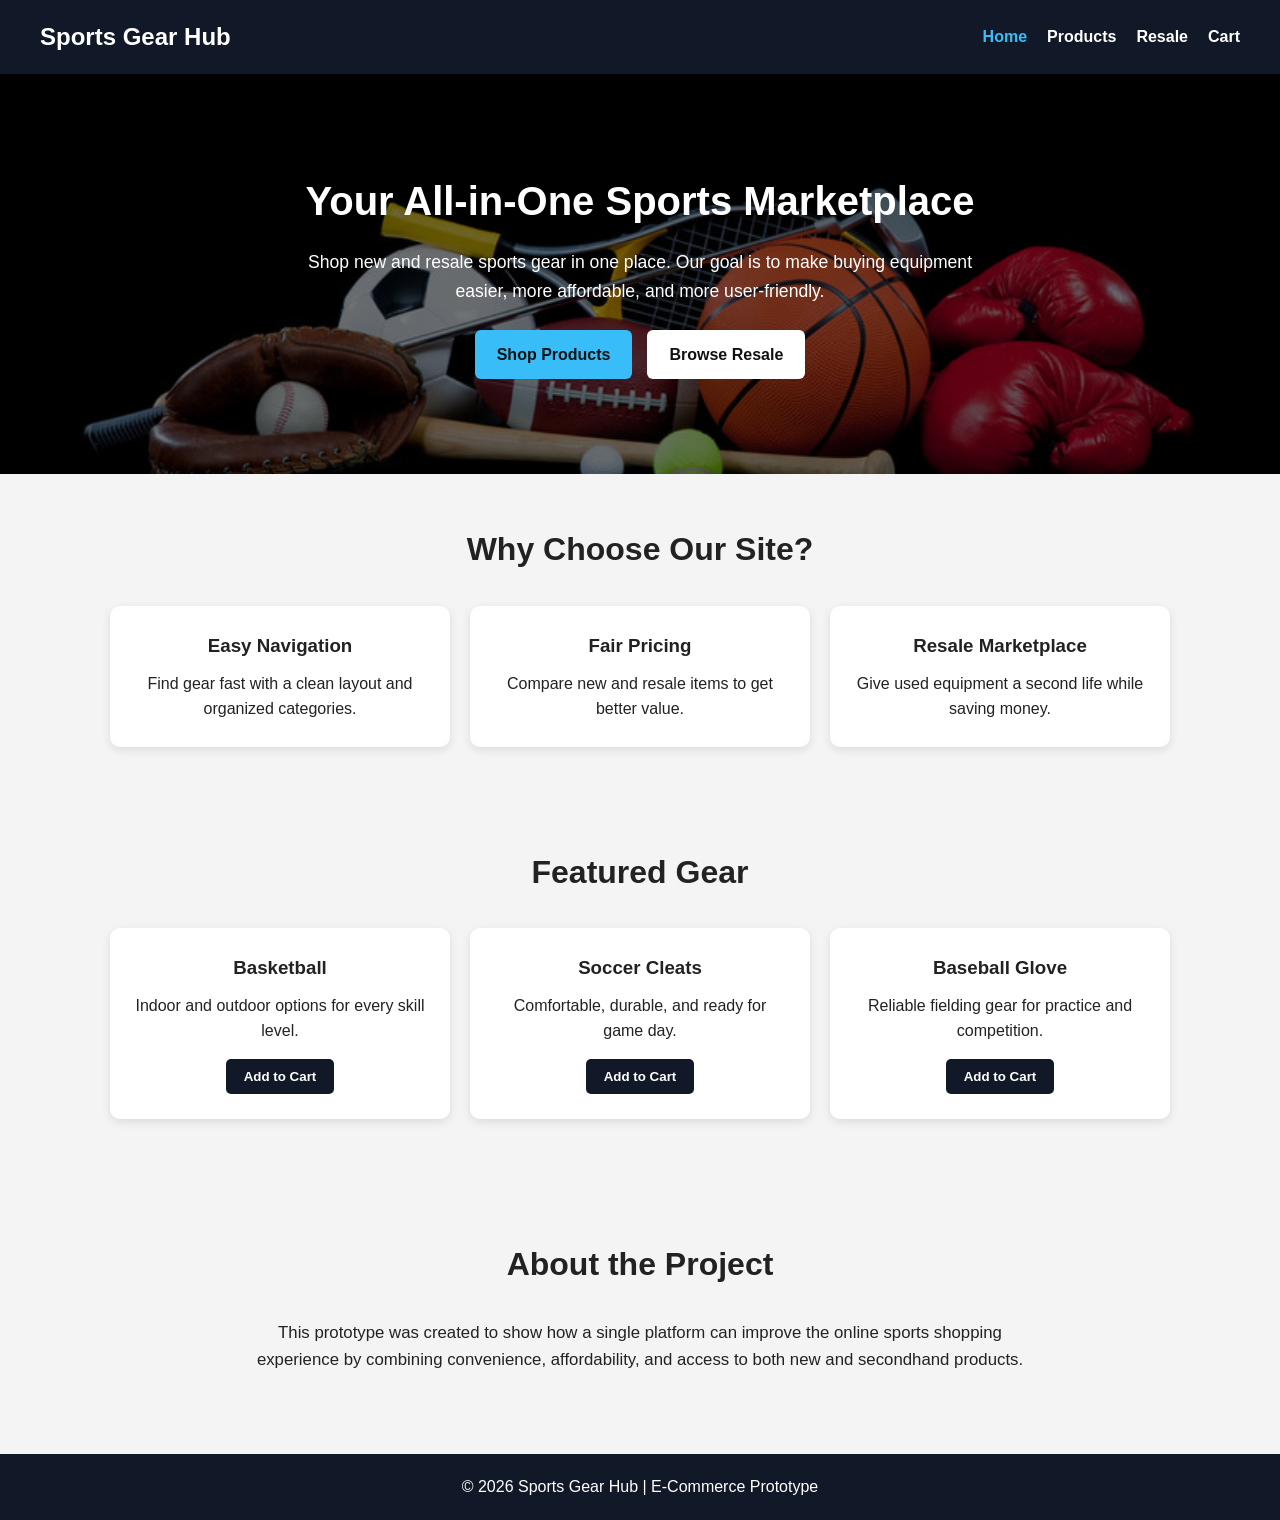
==== index.html @ d90fa1bb "Main page + JS + CSS Index or home page of site created along with the JS for it. CSS created as wel" ====
<!DOCTYPE html>
<html lang="en">
<head>
    <meta charset="UTF-8">
    <meta name="viewport" content="width=device-width, initial-scale=1.0">
    <title>Sports Gear Hub</title>
    <link rel="stylesheet" href="css/styles.css">
</head>
<body>
    <header>
        <nav class="navbar">
            <div class="logo">Sports Gear Hub</div>
            <ul class="nav-links">
                <li><a href="index.html" class="active">Home</a></li>
                <li><a href="products.html">Products</a></li>
                <li><a href="resale.html">Resale</a></li>
                <li><a href="cart.html">Cart</a></li>
            </ul>
        </nav>

        <section class="hero">
            <div class="hero-text">
                <h1>Your All-in-One Sports Marketplace</h1>
                <p>
                    Shop new and resale sports gear in one place. Our goal is to make
                    buying equipment easier, more affordable, and more user-friendly.
                </p>
                <div class="hero-buttons">
                    <a href="products.html" class="btn primary-btn">Shop Products</a>
                    <a href="resale.html" class="btn secondary-btn">Browse Resale</a>
                </div>
            </div>
        </section>
    </header>

    <main>
        <section class="features">
            <h2>Why Choose Our Site?</h2>
            <div class="feature-grid">
                <div class="feature-card">
                    <h3>Easy Navigation</h3>
                    <p>Find gear fast with a clean layout and organized categories.</p>
                </div>
                <div class="feature-card">
                    <h3>Fair Pricing</h3>
                    <p>Compare new and resale items to get better value.</p>
                </div>
                <div class="feature-card">
                    <h3>Resale Marketplace</h3>
                    <p>Give used equipment a second life while saving money.</p>
                </div>
            </div>
        </section>

        <section class="featured-products">
            <h2>Featured Gear</h2>
            <div class="product-grid">
                <div class="product-card">
                    <h3>Basketball</h3>
                    <p>Indoor and outdoor options for every skill level.</p>
                    <button class="add-cart-btn" data-product="Basketball">Add to Cart</button>
                </div>
                <div class="product-card">
                    <h3>Soccer Cleats</h3>
                    <p>Comfortable, durable, and ready for game day.</p>
                    <button class="add-cart-btn" data-product="Soccer Cleats">Add to Cart</button>
                </div>
                <div class="product-card">
                    <h3>Baseball Glove</h3>
                    <p>Reliable fielding gear for practice and competition.</p>
                    <button class="add-cart-btn" data-product="Baseball Glove">Add to Cart</button>
                </div>
            </div>
            <p id="cart-message" class="cart-message"></p>
        </section>

        <section class="about">
            <h2>About the Project</h2>
            <p>
                This prototype was created to show how a single platform can improve the
                online sports shopping experience by combining convenience, affordability,
                and access to both new and secondhand products.
            </p>
        </section>
    </main>

    <footer>
        <p>&copy; 2026 Sports Gear Hub | E-Commerce Prototype</p>
    </footer>

    <script src="js/main.js"></script>
</body>
</html>
---- css/styles.css ----
* {
    margin: 0;
    padding: 0;
    box-sizing: border-box;
}

body {
    font-family: Arial, sans-serif;
    line-height: 1.6;
    background-color: #f4f4f4;
    color: #222;
}

.navbar {
    display: flex;
    justify-content: space-between;
    align-items: center;
    background-color: #111827;
    color: white;
    padding: 18px 40px;
}

.logo {
    font-size: 1.5rem;
    font-weight: bold;
}

.nav-links {
    list-style: none;
    display: flex;
    gap: 20px;
}

.nav-links a {
    color: white;
    text-decoration: none;
    font-weight: bold;
}

.nav-links a:hover,
.nav-links .active {
    color: #38bdf8;
}

.hero {
    background: linear-gradient(rgba(0, 0, 0, 0.55), rgba(0, 0, 0, 0.55)),
                url('../images/sportgear.jpg') center/cover no-repeat;
    min-height: 400px;
    display: flex;
    align-items: center;
    justify-content: center;
    text-align: center;
    padding: 40px 20px;
    color: white;
}

.hero-text {
    max-width: 700px;
}

.hero h1 {
    font-size: 2.5rem;
    margin-bottom: 15px;
}

.hero p {
    font-size: 1.1rem;
    margin-bottom: 25px;
}

.hero-buttons {
    display: flex;
    justify-content: center;
    gap: 15px;
    flex-wrap: wrap;
}

.btn {
    padding: 12px 22px;
    border-radius: 6px;
    text-decoration: none;
    font-weight: bold;
    transition: 0.3s;
}

.primary-btn {
    background-color: #38bdf8;
    color: #111;
}

.primary-btn:hover {
    background-color: #0ea5e9;
}

.secondary-btn {
    background-color: white;
    color: #111;
}

.secondary-btn:hover {
    background-color: #ddd;
}

main section {
    padding: 50px 20px;
    max-width: 1100px;
    margin: auto;
}

h2 {
    text-align: center;
    margin-bottom: 30px;
    font-size: 2rem;
}

.feature-grid,
.product-grid {
    display: grid;
    grid-template-columns: repeat(auto-fit, minmax(250px, 1fr));
    gap: 20px;
}

.feature-card,
.product-card {
    background: white;
    padding: 25px;
    border-radius: 10px;
    box-shadow: 0 3px 10px rgba(0, 0, 0, 0.1);
    text-align: center;
}

.feature-card h3,
.product-card h3 {
    margin-bottom: 10px;
}

.add-cart-btn {
    margin-top: 15px;
    padding: 10px 18px;
    border: none;
    border-radius: 5px;
    background-color: #111827;
    color: white;
    cursor: pointer;
    font-weight: bold;
}

.add-cart-btn:hover {
    background-color: #2563eb;
}

.cart-message {
    text-align: center;
    margin-top: 20px;
    font-weight: bold;
    color: green;
}

.about p {
    max-width: 800px;
    margin: auto;
    text-align: center;
    font-size: 1.05rem;
}

footer {
    background-color: #111827;
    color: white;
    text-align: center;
    padding: 20px;
    margin-top: 30px;
}

@media (max-width: 768px) {
    .navbar {
        flex-direction: column;
        gap: 12px;
    }

    .hero h1 {
        font-size: 2rem;
    }
}
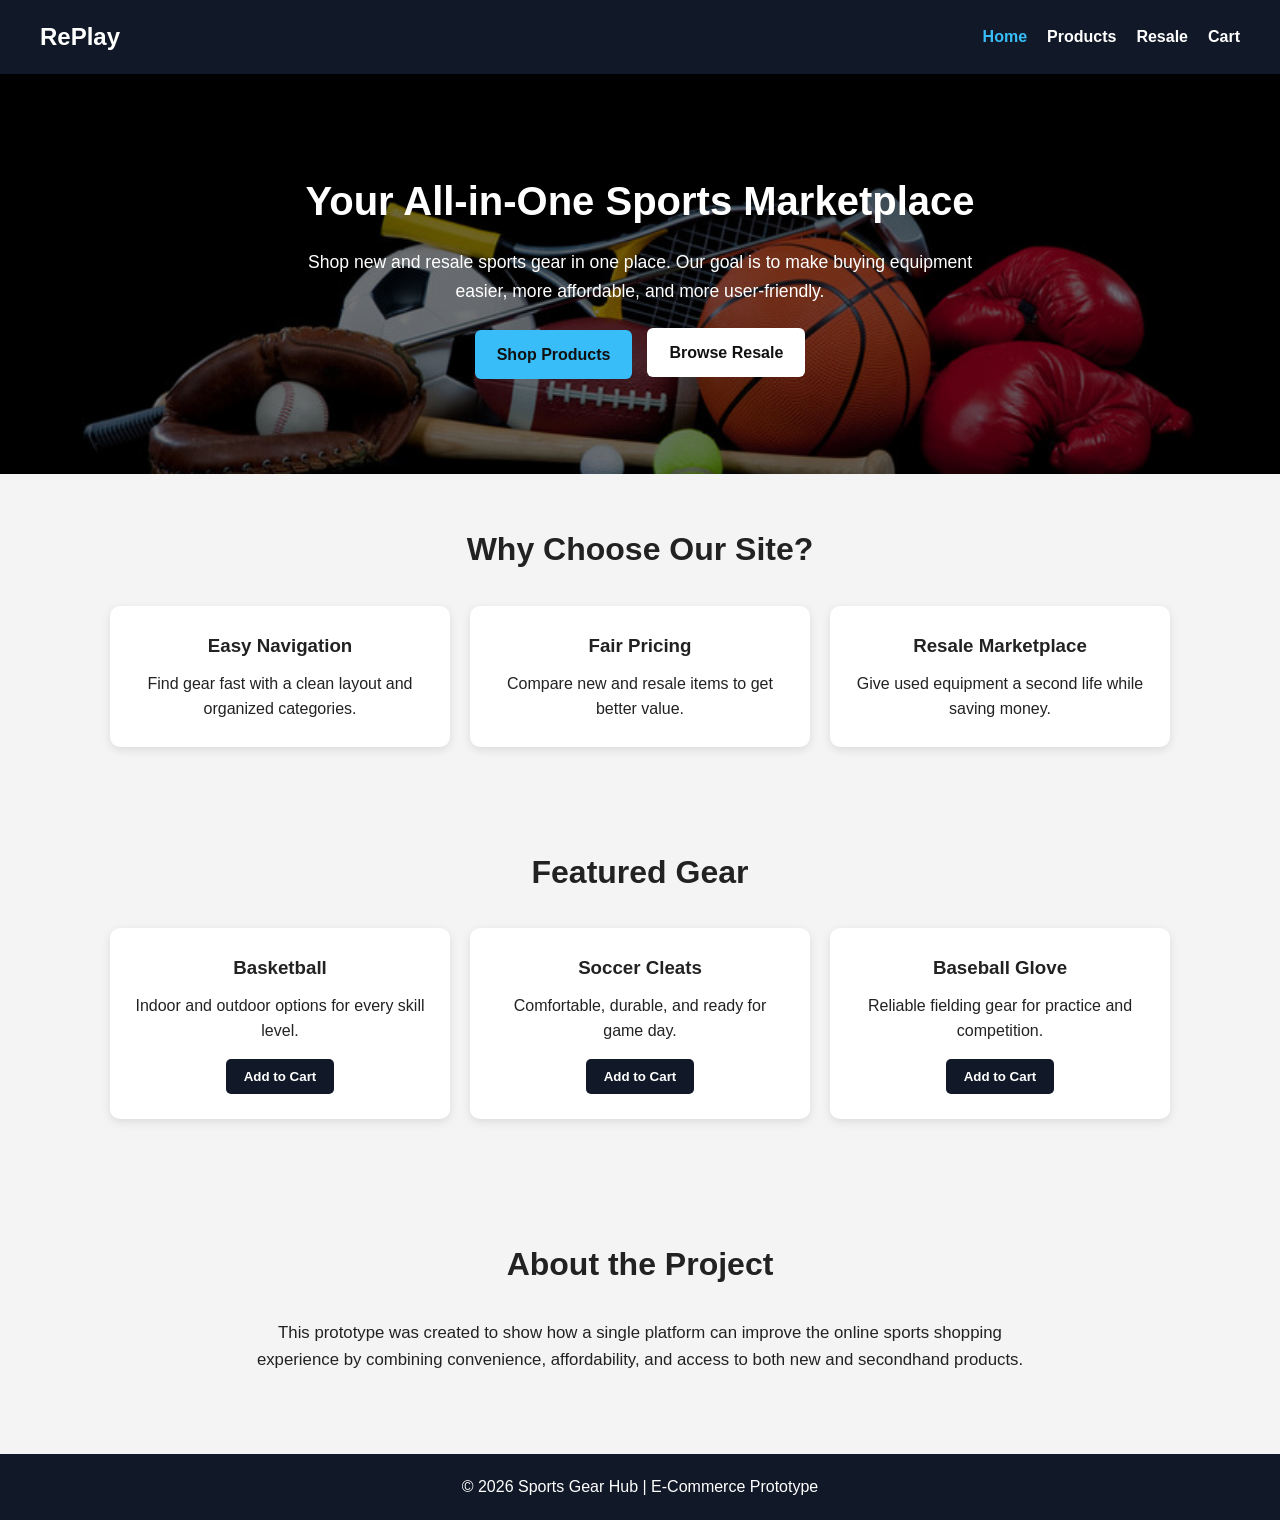
==== commit bd196c17: "Title Chnges" ====
--- a/index.html
+++ b/index.html
@@ -3,13 +3,14 @@
 <head>
     <meta charset="UTF-8">
     <meta name="viewport" content="width=device-width, initial-scale=1.0">
-    <title>Sports Gear Hub</title>
+    <title>RePlay</title>
     <link rel="stylesheet" href="css/styles.css">
 </head>
 <body>
     <header>
+        <!-- Main site navigation -->
         <nav class="navbar">
-            <div class="logo">Sports Gear Hub</div>
+            <div class="logo">RePlay</div>
             <ul class="nav-links">
                 <li><a href="index.html" class="active">Home</a></li>
                 <li><a href="products.html">Products</a></li>
@@ -17,7 +18,7 @@
                 <li><a href="cart.html">Cart</a></li>
             </ul>
         </nav>
-
+        <!-- Homepage banner -->
         <section class="hero">
             <div class="hero-text">
                 <h1>Your All-in-One Sports Marketplace</h1>
@@ -25,6 +26,7 @@
                     Shop new and resale sports gear in one place. Our goal is to make
                     buying equipment easier, more affordable, and more user-friendly.
                 </p>
+                <!-- Primary navigation buttons -->
                 <div class="hero-buttons">
                     <a href="products.html" class="btn primary-btn">Shop Products</a>
                     <a href="resale.html" class="btn secondary-btn">Browse Resale</a>
@@ -35,8 +37,10 @@
 
     <main>
         <section class="features">
+            <!-- Site features section -->
             <h2>Why Choose Our Site?</h2>
             <div class="feature-grid">
+                <!-- Individual feature card -->
                 <div class="feature-card">
                     <h3>Easy Navigation</h3>
                     <p>Find gear fast with a clean layout and organized categories.</p>
@@ -51,13 +55,15 @@
                 </div>
             </div>
         </section>
-
+        <!-- Featured products section -->
         <section class="featured-products">
             <h2>Featured Gear</h2>
             <div class="product-grid">
+                <!-- Individual featured product card -->
                 <div class="product-card">
                     <h3>Basketball</h3>
                     <p>Indoor and outdoor options for every skill level.</p>
+                    <!-- Add to cart button -->
                     <button class="add-cart-btn" data-product="Basketball">Add to Cart</button>
                 </div>
                 <div class="product-card">
@@ -71,9 +77,10 @@
                     <button class="add-cart-btn" data-product="Baseball Glove">Add to Cart</button>
                 </div>
             </div>
+            <!-- Cart confirmation message -->
             <p id="cart-message" class="cart-message"></p>
         </section>
-
+        <!-- About project section -->
         <section class="about">
             <h2>About the Project</h2>
             <p>
--- a/css/styles.css
+++ b/css/styles.css
@@ -35,6 +35,7 @@
     color: white;
     text-decoration: none;
     font-weight: bold;
+    transition: color 0.3s ease;
 }
 
 .nav-links a:hover,
@@ -80,7 +81,7 @@
     border-radius: 6px;
     text-decoration: none;
     font-weight: bold;
-    transition: 0.3s;
+    transition: all 0.3s ease;
 }
 
 .primary-btn {
@@ -90,11 +91,13 @@
 
 .primary-btn:hover {
     background-color: #0ea5e9;
+    transform: translateY(-2px);
 }
 
 .secondary-btn {
     background-color: white;
     color: #111;
+    transform: translateY(-2px);
 }
 
 .secondary-btn:hover {
@@ -127,6 +130,12 @@
     border-radius: 10px;
     box-shadow: 0 3px 10px rgba(0, 0, 0, 0.1);
     text-align: center;
+    transition: transform 0.2s ease;
+}
+
+.feature-card:hover,
+.product-card:hover {
+    transform: translateY(-5px);
 }
 
 .feature-card h3,
@@ -143,6 +152,7 @@
     color: white;
     cursor: pointer;
     font-weight: bold;
+    transition: background 0.3s ease;
 }
 
 .add-cart-btn:hover {
@@ -175,9 +185,353 @@
     .navbar {
         flex-direction: column;
         gap: 12px;
+        text-align: center;
     }
 
     .hero h1 {
         font-size: 2rem;
     }
+
+    .hero-buttons {
+        flex-direction: column;
+    }
+}
+
+/* =========================
+   RESALE PAGE STYLES
+========================= */
+
+.resale-hero {
+    background: linear-gradient(rgba(17, 24, 39, 0.82), rgba(17, 24, 39, 0.82)),
+                url('../images/sportgear.jpg') center/cover no-repeat;
+    color: white;
+    text-align: center;
+    padding: 90px 20px;
+}
+
+.resale-hero-content {
+    max-width: 800px;
+    margin: 0 auto;
+}
+
+.resale-hero h1 {
+    font-size: 3rem;
+    margin-bottom: 15px;
+}
+
+.resale-hero p {
+    font-size: 1.1rem;
+    margin-bottom: 25px;
+}
+
+.resale-search-wrap {
+    display: flex;
+    justify-content: center;
+}
+
+#searchBar {
+    width: 100%;
+    max-width: 500px;
+    padding: 14px 16px;
+    border: none;
+    border-radius: 8px;
+    font-size: 1rem;
+    outline: none;
+    box-shadow: 0 3px 10px rgba(0, 0, 0, 0.15);
+}
+
+.resale-featured,
+.resale-categories {
+    max-width: 1200px;
+    margin: 0 auto;
+    padding: 60px 20px;
+}
+
+.resale-featured h2,
+.resale-categories h2 {
+    text-align: center;
+    margin-bottom: 35px;
+    font-size: 2.2rem;
+}
+
+.resale-item-grid,
+.resale-category-grid {
+    display: grid;
+    grid-template-columns: repeat(auto-fit, minmax(280px, 1fr));
+    gap: 25px;
+}
+
+.resale-item-card {
+    background: white;
+    border-radius: 14px;
+    overflow: hidden;
+    box-shadow: 0 5px 16px rgba(0, 0, 0, 0.12);
+    transition: transform 0.2s ease;
+}
+
+.resale-item-card:hover {
+    transform: translateY(-5px);
+}
+
+.resale-item-image {
+    width: 100%;
+    height: 220px;
+    object-fit: cover;
+}
+
+.resale-item-info {
+    padding: 20px;
+}
+
+.item-badge {
+    position: absolute;
+    top: 12px;
+    left: 12px;
+    display: inline-block;
+    background-color: #dbeafe;
+    color: #1d4ed8;
+    font-size: 0.85rem;
+    font-weight: bold;
+    padding: 6px 10px;
+    border-radius: 20px;
+}
+
+.resale-item-info h3 {
+    margin-bottom: 10px;
+    font-size: 1.4rem;
+}
+
+.resale-item-info p {
+    margin-bottom: 18px;
+    color: #444;
+}
+
+.item-meta {
+    display: flex;
+    justify-content: space-between;
+    align-items: center;
+    gap: 15px;
+}
+
+.item-price {
+    font-size: 1.3rem;
+    font-weight: bold;
+    color: #111827;
+}
+
+.resale-category-card {
+    background: white;
+    padding: 28px;
+    border-radius: 14px;
+    box-shadow: 0 5px 16px rgba(0, 0, 0, 0.08);
+    transition: transform 0.2s ease;
+}
+
+.resale-category-card:hover {
+    transform: translateY(-5px);
+}
+
+.resale-category-card h3 {
+    margin-bottom: 12px;
+    font-size: 1.35rem;
+}
+
+.resale-category-card p {
+    margin-bottom: 18px;
+    color: #444;
+    line-height: 1.6;
+}
+
+.category-link {
+    text-decoration: none;
+    color: #2563eb;
+    font-weight: bold;
+}
+
+.category-link:hover {
+    text-decoration: underline;
+}
+
+.shop-btn {
+    display: inline-block;
+    padding: 10px 18px;
+    border-radius: 6px;
+    background-color: #111827;
+    color: white;
+    text-decoration: none;
+    font-weight: bold;
+    transition: background-color 0.2s ease;
+}
+
+.shop-btn:hover {
+    background-color: #2563eb;
+}
+
+@media (max-width: 768px) {
+    .resale-hero h1 {
+        font-size: 2.2rem;
+    }
+
+    .item-meta {
+        flex-direction: column;
+        align-items: flex-start;
+    }
+}
+
+.resale-image-container {
+    position: relative;
+}
+
+/* =========================
+   PRODUCTS PAGE STYLES
+========================= */
+
+.top-bar {
+    background-color: #0f172a;
+    color: white;
+    text-align: center;
+    padding: 8px 12px;
+    font-size: 0.9rem;
+}
+
+.products-hero {
+    background: linear-gradient(rgba(17, 24, 39, 0.78), rgba(17, 24, 39, 0.78)),
+                url('../images/sportgear.jpg') center/cover no-repeat;
+    color: white;
+    text-align: center;
+    padding: 80px 20px;
+}
+
+.products-hero-content {
+    max-width: 800px;
+    margin: 0 auto;
+}
+
+.products-hero h1 {
+    font-size: 2.8rem;
+    margin-bottom: 12px;
+}
+
+.products-hero p {
+    font-size: 1.1rem;
+}
+
+.category-bar {
+    display: flex;
+    justify-content: center;
+    gap: 25px;
+    flex-wrap: wrap;
+    background: #ffffff;
+    padding: 18px 20px;
+    border-bottom: 1px solid #e5e7eb;
+}
+
+.category-bar a {
+    text-decoration: none;
+    color: #222;
+    font-weight: bold;
+    transition: color 0.2s ease;
+}
+
+.category-bar a:hover {
+    color: #2563eb;
+}
+
+.filters {
+    display: flex;
+    justify-content: center;
+    gap: 15px;
+    padding: 30px 20px 10px;
+    flex-wrap: wrap;
+}
+
+.filters select {
+    padding: 10px 14px;
+    border-radius: 8px;
+    border: 1px solid #d1d5db;
+    background-color: white;
+    font-size: 0.95rem;
+}
+
+.products-grid-section {
+    max-width: 1200px;
+    margin: 0 auto;
+    padding: 30px 20px 60px;
+}
+
+.products-grid {
+    display: grid;
+    grid-template-columns: repeat(auto-fit, minmax(260px, 1fr));
+    gap: 25px;
+}
+
+.store-product-card {
+    background: white;
+    border-radius: 14px;
+    overflow: hidden;
+    box-shadow: 0 5px 16px rgba(0, 0, 0, 0.1);
+    transition: transform 0.2s ease;
+}
+
+.store-product-card:hover {
+    transform: translateY(-5px);
+}
+
+.store-image-container {
+    position: relative;
+}
+
+.store-image-container img {
+    width: 100%;
+    height: 220px;
+    object-fit: cover;
+    display: block;
+}
+
+.store-badge {
+    position: absolute;
+    top: 12px;
+    left: 12px;
+    background: #111827;
+    color: white;
+    font-size: 0.75rem;
+    font-weight: bold;
+    padding: 6px 10px;
+    border-radius: 20px;
+}
+
+.sale-badge {
+    background: #dc2626;
+}
+
+.store-product-info {
+    padding: 18px;
+}
+
+.store-product-info h3 {
+    margin-bottom: 8px;
+    font-size: 1.25rem;
+}
+
+.store-price {
+    font-weight: bold;
+    font-size: 1.1rem;
+    margin-bottom: 16px;
+    color: #111827;
+}
+
+@media (max-width: 768px) {
+    .products-hero h1 {
+        font-size: 2.1rem;
+    }
+
+    .filters {
+        flex-direction: column;
+        align-items: center;
+    }
+
+    .filters select {
+        width: 100%;
+        max-width: 320px;
+    }
 }
